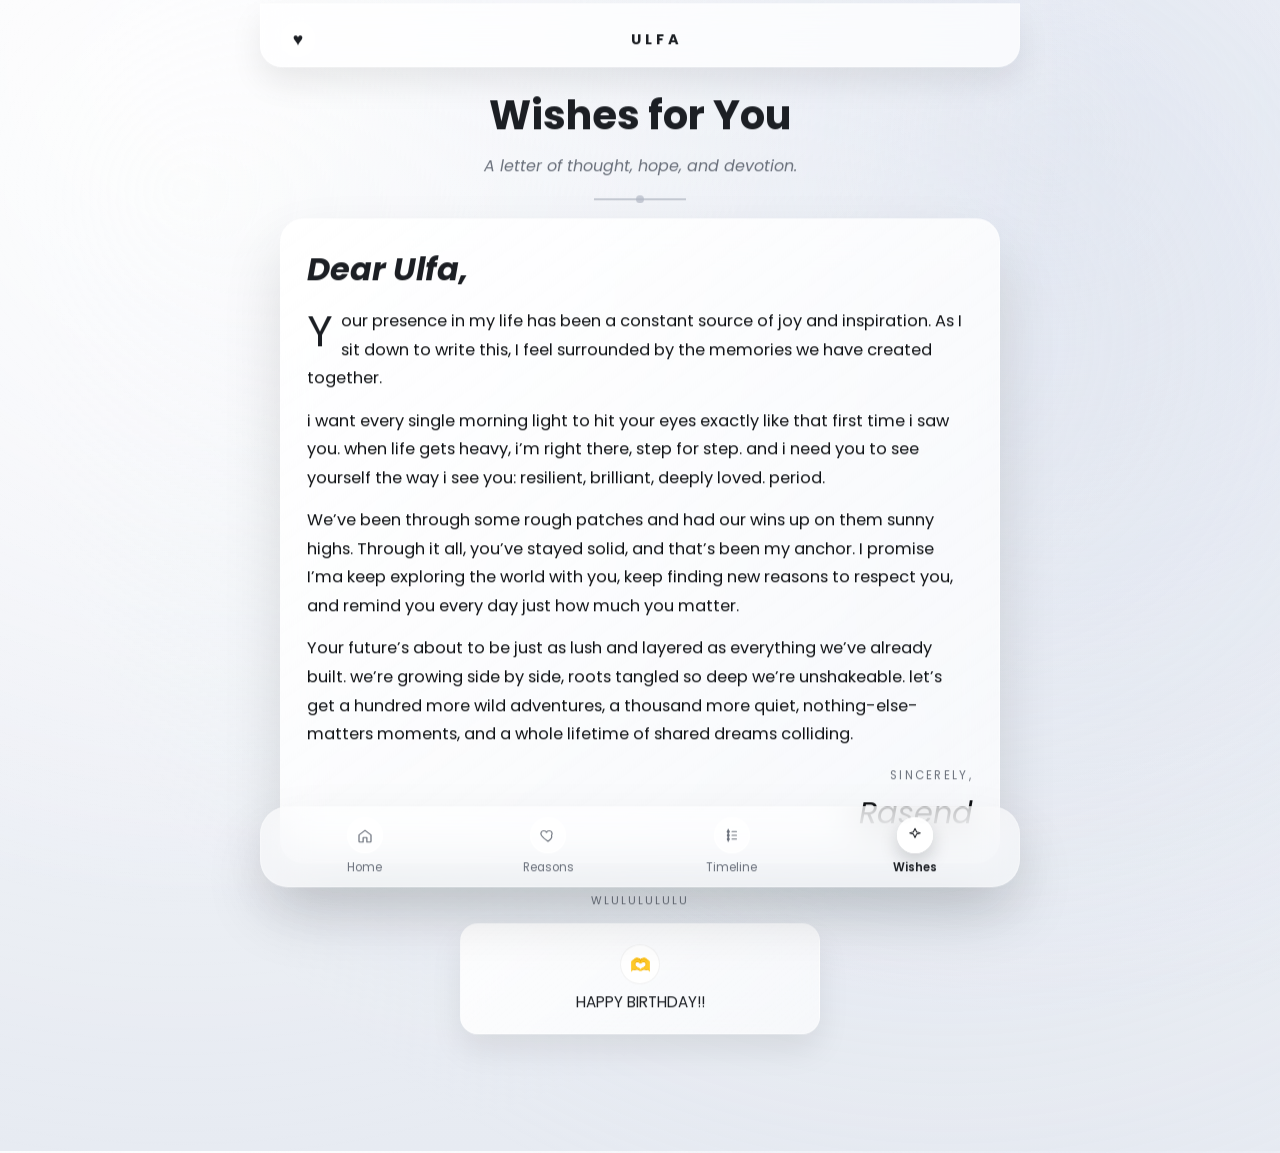
==== speech.html @ c689617c "initial commit" ====
<!DOCTYPE html>
<html lang="en">
<head>
    <meta charset="UTF-8">
    <meta name="viewport" content="width=device-width, initial-scale=1.0">
    <title>ULFA Birthday Site</title>
    <link rel="preconnect" href="https://fonts.googleapis.com">
    <link rel="preconnect" href="https://fonts.gstatic.com" crossorigin>
    <link href="https://fonts.googleapis.com/css2?family=Poppins:wght@300;400;500;600;700&display=swap" rel="stylesheet">
    <link rel="stylesheet" href="assets/css/style.css">
</head>
<body class="light-theme">

    <header class="app-header">
        <button class="header-icon-btn js-heart" type="button" aria-label="Send love">♥</button>
        <div class="header-title">ULFA</div>
        <span class="header-spacer" aria-hidden="true"></span>
    </header>

    <canvas id="canvas-overlay"></canvas>

    <main class="page-main">
        <div class="page-intro fade-up">
            <h1 class="page-title">Wishes for You</h1>
            <p class="page-subtitle">A letter of thought, hope, and devotion.</p>
            <div class="center-divider-dot"></div>
        </div>

        <article class="letter-card card fade-up delay-1">
            <h2 class="cursive-salutation">Dear Ulfa,</h2>

            <div class="letter-body-paragraphs">
                <p class="body-lg"><span class="drop-cap">Y</span>our presence in my life has been a constant source of joy and inspiration. As I sit down to write this, I feel surrounded by the memories we have created together.</p>

                <p class="body-lg">i want every single morning light to hit your eyes exactly like that first time i saw you. when life gets heavy, i’m right there, step for step. and i need you to see yourself the way i see you: resilient, brilliant, deeply loved. period.</p>

                <p class="body-lg">We’ve been through some rough patches and had our wins up on them sunny highs. Through it all, you’ve stayed solid, and that’s been my anchor. I promise I’ma keep exploring the world with you, keep finding new reasons to respect you, and remind you every day just how much you matter.</p>

                <p class="body-lg">Your future’s about to be just as lush and layered as everything we’ve already built. we’re growing side by side, roots tangled so deep we’re unshakeable. let’s get a hundred more wild adventures, a thousand more quiet, nothing-else-matters moments, and a whole lifetime of shared dreams colliding.</p>
            </div>

            <div class="letter-signature-block">
                <span class="sig-label">Sincerely,</span>
                <span class="sig-initial">Rasend</span>
            </div>
        </article>

        <section class="hugs-whispers-zone">
            <p class="whispers-note">WLULULULULU</p>

            <div class="interactive-hugs-grid single-hug">
                <button class="hug-action-card" type="button" data-surprise="surprise">
                    <div class="hug-icon-wrapper">🫶</div>
                    <span class="hug-title">HAPPY BIRTHDAY!!</span>
                </button>
            </div>
        </section>
    </main>

    <nav class="bottom-nav">
        <a class="nav-item" href="index.html">
            <span class="nav-icon" aria-hidden="true">
                <svg viewBox="0 0 24 24" role="img" focusable="false">
                    <path d="M4 11.5l8-6 8 6V20a1 1 0 0 1-1 1h-4.5v-6h-5v6H5a1 1 0 0 1-1-1v-8.5z" fill="none" stroke="currentColor" stroke-width="1.6" stroke-linejoin="round"/>
                </svg>
            </span>
            <span class="nav-label">Home</span>
        </a>
        <a class="nav-item" href="reasons.html">
            <span class="nav-icon" aria-hidden="true">
                <svg viewBox="0 0 24 24" role="img" focusable="false">
                    <path d="M12 20s-6.5-4.35-8.7-7.7C1.4 9.2 3.1 6 6.3 6c2 0 3.4 1.1 3.7 2.5C10.3 7.1 11.7 6 13.7 6c3.2 0 4.9 3.2 3 6.3C18.5 15.65 12 20 12 20z" fill="none" stroke="currentColor" stroke-width="1.5"/>
                </svg>
            </span>
            <span class="nav-label">Reasons</span>
        </a>
        <a class="nav-item" href="timeline.html">
            <span class="nav-icon" aria-hidden="true">
                <svg viewBox="0 0 24 24" role="img" focusable="false">
                    <path d="M7 4v16" fill="none" stroke="currentColor" stroke-width="1.6" stroke-linecap="round"/>
                    <circle cx="7" cy="7" r="2" fill="currentColor"/>
                    <circle cx="7" cy="12" r="2" fill="currentColor"/>
                    <circle cx="7" cy="17" r="2" fill="currentColor"/>
                    <path d="M12 7h6M12 12h6M12 17h6" fill="none" stroke="currentColor" stroke-width="1.4" stroke-linecap="round"/>
                </svg>
            </span>
            <span class="nav-label">Timeline</span>
        </a>
        <a class="nav-item is-active" href="speech.html">
            <span class="nav-icon" aria-hidden="true">
                <svg viewBox="0 0 24 24" role="img" focusable="false">
                    <path d="M12 3l2.2 4.6L19 9l-4.8 1.4L12 15l-2.2-4.6L5 9l4.8-1.4L12 3z" fill="none" stroke="currentColor" stroke-width="1.4" stroke-linejoin="round"/>
                </svg>
            </span>
            <span class="nav-label">Wishes</span>
        </a>
    </nav>

    <script src="assets/js/script.js"></script>
</body>
</html>
---- assets/css/style.css ----
:root {
    --font-main: "Poppins", sans-serif;
    --cream: #f4f6fa;
    --cream-deep: #e7ebf2;
    --berry: #1c1f24;
    --berry-dark: #0f1114;
    --berry-soft: #6a707b;
    --rose: #f7f8fb;
    --rose-strong: rgba(178, 184, 196, 0.7);
    --paper: rgba(255, 255, 255, 0.48);
    --glass: rgba(255, 255, 255, 0.36);
    --glass-strong: rgba(255, 255, 255, 0.56);
    --glass-border: rgba(255, 255, 255, 0.28);
    --shadow-card: 0 30px 60px rgba(12, 14, 18, 0.12);
    --shadow-soft: 0 16px 32px rgba(12, 14, 18, 0.08);
    --radius-lg: 24px;
    --radius-md: 18px;
    --radius-sm: 12px;
    --max-width: 460px;
    --bounce-y: 0px;
}

* {
    box-sizing: border-box;
}

html {
    scroll-behavior: smooth;
}

body {
    margin: 0;
    min-height: 100vh;
    font-family: var(--font-main);
    color: var(--berry-dark);
    overflow-x: hidden;
    position: relative;
    background:
        radial-gradient(circle at 18% 6%, rgba(255, 255, 255, 0.85) 0%, rgba(255, 255, 255, 0) 56%),
        radial-gradient(circle at 82% 12%, rgba(222, 228, 240, 0.6) 0%, rgba(222, 228, 240, 0) 60%),
        linear-gradient(180deg, var(--cream) 0%, var(--cream-deep) 100%);
    background-attachment: fixed;
}

body::before {
    content: "";
    position: fixed;
    inset: -30% -10% -40% -10%;
    background:
        radial-gradient(circle at 20% 30%, rgba(255, 255, 255, 0.6), rgba(255, 255, 255, 0) 60%),
        radial-gradient(circle at 70% 40%, rgba(216, 222, 235, 0.6), rgba(216, 222, 235, 0) 65%);
    opacity: 0.5;
    animation: ambient-drift 18s ease-in-out infinite;
    pointer-events: none;
    z-index: 0;
}

body.light-theme {
    background:
    radial-gradient(circle at 18% 6%, rgba(255, 255, 255, 0.85) 0%, rgba(255, 255, 255, 0) 56%),
    radial-gradient(circle at 82% 12%, rgba(222, 228, 240, 0.6) 0%, rgba(222, 228, 240, 0) 60%),
        linear-gradient(180deg, var(--cream) 0%, var(--cream-deep) 100%);
}

a {
    color: inherit;
    text-decoration: none;
}

button {
    font-family: var(--font-main);
    border: none;
    background: none;
    cursor: pointer;
}

button:focus-visible,
a:focus-visible {
    outline: 2px solid rgba(120, 125, 136, 0.6);
    outline-offset: 3px;
}

img {
    max-width: 100%;
    display: block;
}

canvas#canvas-overlay {
    position: fixed;
    inset: 0;
    width: 100%;
    height: 100%;
    pointer-events: none;
    z-index: 3;
}

.app-header {
    position: sticky;
    top: 0;
    z-index: 12;
    width: min(100%, var(--max-width));
    margin: 0 auto;
    padding: 18px 20px 10px;
    display: flex;
    align-items: center;
    justify-content: space-between;
    background: rgba(255, 255, 255, 0.75);
    border: 1px solid var(--glass-border);
    box-shadow: var(--shadow-soft);
    backdrop-filter: blur(18px) saturate(1.3);
    -webkit-backdrop-filter: blur(18px) saturate(1.3);
    border-radius: 0 0 22px 22px;
}

.header-title {
    font-family: var(--font-main);
    font-weight: 700;
    letter-spacing: 0.28em;
    font-size: 0.9rem;
    color: var(--berry);
}

.header-icon-btn {
    width: 34px;
    height: 34px;
    border-radius: 50%;
    display: grid;
    place-items: center;
    color: var(--berry);
    font-size: 1.1rem;
    background: rgba(255, 255, 255, 0.7);
    box-shadow: inset 0 0 0 1px rgba(255, 255, 255, 0.8);
    transition: transform 0.2s ease, box-shadow 0.2s ease;
}

.header-icon-btn:hover {
    transform: translateY(-1px);
    box-shadow: inset 0 0 0 1px rgba(255, 255, 255, 0.95), 0 6px 14px rgba(17, 18, 24, 0.12);
}

.header-icon-btn:active {
    transform: translateY(0) scale(0.96);
}

.header-icon-btn.is-pulsing {
    animation: soft-pulse 0.6s ease;
}

.page-main {
    width: min(100%, var(--max-width));
    margin: 0 auto;
    padding: 18px 20px 120px;
    display: grid;
    gap: 18px;
    position: relative;
    z-index: 1;
}

.app-header,
.page-main {
    transform: translateY(var(--bounce-y));
    transition: transform 0.18s ease-out;
    will-change: transform;
}

.page-intro {
    text-align: center;
    display: grid;
    gap: 8px;
}

.page-title {
    font-family: var(--font-main);
    font-size: clamp(1.9rem, 5vw, 2.5rem);
    margin: 0;
    color: var(--berry);
}

.page-subtitle {
    margin: 0;
    font-size: 1rem;
    color: var(--berry-soft);
    font-style: italic;
}

.text-center {
    text-align: center;
}

.headline-sm {
    font-family: var(--font-main);
    font-size: 1.05rem;
    margin: 10px 0 6px;
}

.label-md {
    font-family: var(--font-main);
    font-size: 0.8rem;
    letter-spacing: 0.08em;
}

.body-md {
    font-size: 1.02rem;
    line-height: 1.65;
    color: var(--berry-soft);
    margin: 0;
}

.body-sm {
    font-size: 0.92rem;
    line-height: 1.55;
    color: var(--berry-soft);
    margin: 0;
}

.body-lg {
    font-size: 1.02rem;
    line-height: 1.75;
    color: var(--berry-dark);
    margin: 0;
}

.center-divider-dot {
    width: 92px;
    height: 2px;
    background: var(--rose-strong);
    margin: 12px auto 0;
    position: relative;
}

.center-divider-dot::after {
    content: "";
    position: absolute;
    left: 50%;
    top: 50%;
    width: 8px;
    height: 8px;
    border-radius: 50%;
    background: var(--rose-strong);
    transform: translate(-50%, -50%);
}

.card {
    background: linear-gradient(140deg, rgba(255, 255, 255, 0.92), rgba(255, 255, 255, 0.62));
    border-radius: var(--radius-lg);
    padding: 20px;
    box-shadow: var(--shadow-soft);
    border: 1px solid var(--glass-border);
    backdrop-filter: blur(20px) saturate(1.2);
    -webkit-backdrop-filter: blur(20px) saturate(1.2);
    position: relative;
    overflow: hidden;
    transition: box-shadow 0.25s ease;
}

.hero-card {
    background: linear-gradient(145deg, rgba(255, 255, 255, 0.98), rgba(255, 255, 255, 0.75));
    display: grid;
    gap: 12px;
}

.tag-pill {
    display: inline-flex;
    align-items: center;
    padding: 6px 14px;
    border-radius: 999px;
    background: rgba(255, 255, 255, 0.7);
    color: var(--berry-soft);
    font-family: var(--font-main);
    font-size: 0.75rem;
    letter-spacing: 0.18em;
    text-transform: uppercase;
    border: 1px solid rgba(255, 255, 255, 0.8);
}

.hero-title {
    font-family: var(--font-main);
    font-size: clamp(2.05rem, 5vw, 2.7rem);
    margin: 0;
    color: var(--berry);
    line-height: 1.12;
}

.btn-primary {
    display: inline-flex;
    align-items: center;
    gap: 8px;
    align-self: flex-start;
    padding: 12px 18px;
    border-radius: 16px;
    background: rgba(255, 255, 255, 0.8);
    color: var(--berry);
    border: 1px solid rgba(0, 0, 0, 0.06);
    font-size: 0.92rem;
    font-family: var(--font-main);
    font-weight: 600;
    box-shadow: var(--shadow-soft);
    transition: transform 0.2s ease, box-shadow 0.2s ease;
    backdrop-filter: blur(12px) saturate(1.2);
    -webkit-backdrop-filter: blur(12px) saturate(1.2);
    position: relative;
    overflow: hidden;
}

.btn-primary::after {
    content: "";
    position: absolute;
    inset: -40% 0;
    background: linear-gradient(120deg, rgba(255, 255, 255, 0) 20%, rgba(255, 255, 255, 0.8) 45%, rgba(255, 255, 255, 0) 70%);
    transform: translateX(-60%);
    opacity: 0;
    transition: transform 0.6s ease, opacity 0.6s ease;
    pointer-events: none;
}

.btn-primary {
    transform: translateY(-2px);
    box-shadow: 0 14px 30px rgba(15, 16, 22, 0.16);
}

.btn-primary:active {
    transform: translateY(0) scale(0.98);
}

.btn-primary:hover::after {
    transform: translateX(60%);
    font-family: var(--font-main);
}

.btn-arrow {
    font-size: 1rem;
}

.memory-card {
    padding: 14px;
    display: grid;
    gap: 12px;
    cursor: pointer;
    transition: transform 0.25s ease, box-shadow 0.25s ease;
}

.memory-image {
    border-radius: 16px;
    overflow: hidden;
    border: 1px solid rgba(255, 255, 255, 0.7);
    background: rgba(255, 255, 255, 0.9);
    aspect-ratio: 4 / 5;
}

.memory-image video {
    width: 100%;
    height: 100%;
    display: block;
    object-fit: cover;
}

.memory-meta {
    display: flex;
    align-items: center;
    justify-content: space-between;
    font-style: italic;
    color: var(--berry-soft);
    font-size: 0.92rem;
}

.memory-heart {
    font-size: 1rem;
    color: #8f939b;
}

.bottom-nav {
    position: fixed;
    bottom: 16px;
    left: 50%;
    transform: translateX(-50%) translateY(var(--bounce-y));
    width: min(calc(100% - 32px), var(--max-width));
    background: var(--glass-strong);
    border-radius: 28px;
    padding: 10px 16px;
    display: grid;
    grid-template-columns: repeat(4, 1fr);
    gap: 8px;
    box-shadow: var(--shadow-card);
    border: 1px solid var(--glass-border);
    backdrop-filter: blur(22px) saturate(1.4);
    -webkit-backdrop-filter: blur(22px) saturate(1.4);
    z-index: 12;
    transition: transform 0.18s ease-out;
    will-change: transform;
}

.nav-item {
    display: grid;
    justify-items: center;
    gap: 6px;
    color: var(--berry-soft);
    font-family: var(--font-main);
    font-size: 0.72rem;
    transition: color 0.2s ease, transform 0.2s ease;
}

.nav-item:active {
    transform: scale(0.97);
}

.nav-icon {
    width: 36px;
    height: 36px;
    border-radius: 50%;
    background: rgba(255, 255, 255, 0.75);
    display: grid;
    place-items: center;
    color: var(--berry-soft);
    box-shadow: inset 0 0 0 1px rgba(255, 255, 255, 0.8);
    transition: transform 0.2s ease, box-shadow 0.2s ease;
}

.nav-icon svg {
    width: 18px;
    height: 18px;
}

.nav-item.is-active {
    color: var(--berry);
    font-weight: 600;
}

.nav-item.is-active .nav-icon {
    background: rgba(255, 255, 255, 0.95);
    color: var(--berry);
    box-shadow: inset 0 0 0 1px rgba(255, 255, 255, 0.95), 0 8px 18px rgba(18, 20, 26, 0.18);
    animation: nav-pulse 2.8s ease-in-out infinite;
}

.reasons-grid {
    display: grid;
    gap: 14px;
    margin-top: 4px;
}

.reason-card {
    text-align: center;
}

.reason-featured {
    background: rgba(255, 255, 255, 0.86);
    border-color: rgba(255, 255, 255, 0.8);
}

.card-icon-container {
    width: 44px;
    height: 44px;
    border-radius: 50%;
    background: rgba(255, 255, 255, 0.85);
    display: flex;
    align-items: center;
    justify-content: center;
    margin: 0 auto 12px;
    color: var(--berry);
    font-size: 1.1rem;
    border: 1px solid rgba(0, 0, 0, 0.05);
}

.bg-berry {
    background: #1c1f24;
    color: #f7f8fb;
}

.tag-pill {
    display: inline-flex;
    align-items: center;
    padding: 6px 14px;
    border-radius: 999px;
    background: rgba(255, 255, 255, 0.52);
    color: var(--berry-soft);
    font-family: var(--font-main);
    font-size: 0.75rem;
    letter-spacing: 0.18em;
    text-transform: uppercase;
    border: 1px solid rgba(255, 255, 255, 0.6);
}

.timeline-wrapper {
    position: relative;
    display: grid;
    gap: 28px;
}

.timeline-line {
    position: absolute;
    left: 18px;
    top: 8px;
    bottom: 8px;
    width: 8px;
    background: linear-gradient(180deg, rgba(255,255,255,0.6), rgba(255,255,255,0.28));
    border-radius: 999px;
    box-shadow: 0 6px 22px rgba(0,0,0,0.06), inset 0 0 12px rgba(255,255,255,0.06);
    backdrop-filter: blur(6px);
    z-index: 0;
}

.timeline-item {
    position: relative;
    display: grid;
    grid-template-columns: 44px 1fr;
    gap: 18px;
    align-items: start;
    z-index: 1;
}

.timeline-dot {
    position: relative;
    margin-left: 12px;
    margin-top: 16px;
    width: 20px;
    height: 20px;
    border-radius: 50%;
    background: radial-gradient(circle at 40% 30%, rgba(255,255,255,0.95), rgba(255,255,255,0.6));
    border: 3px solid var(--berry);
    box-shadow: 0 8px 22px rgba(0,0,0,0.08), inset 0 -3px 8px rgba(255,255,255,0.06);
}

.timeline-card {
    background: linear-gradient(140deg, rgba(255, 255, 255, 0.86), rgba(255, 255, 255, 0.48));
    border-radius: var(--radius-md);
    padding: 18px;
    box-shadow: var(--shadow-soft);
    border: 1px solid var(--glass-border);
    backdrop-filter: blur(14px) saturate(1.1);
    -webkit-backdrop-filter: blur(14px) saturate(1.1);
    position: relative;
}

.timeline-card::before {
    content: '';
    position: absolute;
    top: 20px;
    width: 20px;
    height: 4px;
    background: rgba(255,255,255,0.28);
    left: -24px;
    border-radius: 10px;
}

.date-badge {
    display: inline-flex;
    padding: 6px 14px;
    border-radius: 999px;
    background: rgba(255, 255, 255, 0.8);
    color: var(--berry);
    margin-bottom: 8px;
}

.polaroid-frame {
    background: rgba(255, 255, 255, 0.85);
    padding: 12px 12px 18px;
    border-radius: 18px;
    margin-top: 14px;
    box-shadow: 0 14px 28px rgba(18, 20, 26, 0.14);
    border: 1px solid rgba(255, 255, 255, 0.7);
}

.polaroid-figure {
    margin: 0 auto;
    display: grid;
    gap: 10px;
    justify-items: center;
    text-align: center;
    width: min(100%, 280px);
}

.polaroid-frame img {
    width: 100%;
    border-radius: 12px;
}

.polaroid-caption {
    margin: 0;
    font-size: 0.85rem;
    line-height: 1.5;
    color: var(--berry-soft);
}

.letter-card {
    background: linear-gradient(145deg, rgba(255, 255, 255, 0.9), rgba(255, 255, 255, 0.7));
    border-radius: var(--radius-lg);
    padding: 26px;
    box-shadow: var(--shadow-card);
    border: 1px solid var(--glass-border);
    backdrop-filter: blur(20px) saturate(1.2);
    -webkit-backdrop-filter: blur(20px) saturate(1.2);
}

.cursive-salutation {
    font-size: 2rem;
    font-style: italic;
    margin: 0 0 14px;
    color: var(--berry);
}

.drop-cap {
    float: left;
    font-family: var(--font-main);
    font-size: 2.7rem;
    line-height: 0.85;
    margin: 6px 8px 0 0;
    color: var(--berry);
}

.letter-body-paragraphs .body-lg {
    margin-bottom: 14px;
}

.letter-signature-block {
    display: flex;
    flex-direction: column;
    align-items: flex-end;
    gap: 6px;
    margin-top: 18px;
    font-family: var(--font-main);
}

.sig-label {
    font-size: 0.72rem;
    text-transform: uppercase;
    letter-spacing: 0.2em;
    color: var(--berry-soft);
}

.sig-initial {
    font-size: 1.9rem;
    font-style: italic;
}

.hugs-whispers-zone {
    margin-top: 12px;
    display: grid;
    gap: 14px;
}

.whispers-note {
    margin: 0;
    text-align: center;
    font-family: var(--font-main);
    letter-spacing: 0.18em;
    font-size: 0.68rem;
    color: var(--berry-soft);
}

.interactive-hugs-grid {
    display: grid;
    grid-template-columns: repeat(2, minmax(0, 1fr));
    gap: 12px;
}

.interactive-hugs-grid.single-hug {
    grid-template-columns: 1fr;
    place-items: center;
}

.interactive-hugs-grid.single-hug .hug-action-card {
    width: min(100%, 360px);
    text-align: center;
    justify-items: center;
    padding: 20px 18px;
}

.hug-action-card {
    background: linear-gradient(140deg, rgba(255, 255, 255, 0.9), rgba(255, 255, 255, 0.65));
    border-radius: var(--radius-md);
    padding: 14px;
    display: grid;
    gap: 6px;
    text-align: left;
    color: var(--berry);
    border: 1px solid var(--glass-border);
    box-shadow: var(--shadow-soft);
    backdrop-filter: blur(18px) saturate(1.2);
    -webkit-backdrop-filter: blur(18px) saturate(1.2);
    transition: transform 0.2s ease, box-shadow 0.2s ease;
    position: relative;
    overflow: visible;
}

.hug-icon-wrapper {
    width: 40px;
    height: 40px;
    border-radius: 50%;
    background: rgba(255, 255, 255, 0.85);
    color: var(--berry);
    display: flex;
    align-items: center;
    justify-content: center;
    font-size: 1.05rem;
    border: 1px solid rgba(0, 0, 0, 0.05);
}

.hug-title {
    font-family: var(--font-main);
    font-size: 0.95rem;
}

.hug-desc {
    font-size: 0.85rem;
    color: var(--berry-soft);
}

.quick-panel {
    position: fixed;
    inset: 0;
    background: rgba(15, 16, 20, 0.18);
    display: flex;
    justify-content: center;
    align-items: flex-start;
    padding: 96px 20px 20px;
    opacity: 0;
    pointer-events: none;
    transition: opacity 0.3s ease;
    z-index: 20;
}

.quick-panel.is-open {
    opacity: 1;
    pointer-events: auto;
}

.quick-panel-card {
    width: min(100%, 360px);
    background: linear-gradient(150deg, rgba(255, 255, 255, 0.96), rgba(255, 255, 255, 0.72));
    border-radius: 20px;
    padding: 16px;
    border: 1px solid var(--glass-border);
    box-shadow: var(--shadow-card);
    backdrop-filter: blur(20px) saturate(1.2);
    -webkit-backdrop-filter: blur(20px) saturate(1.2);
    display: grid;
    gap: 12px;
    transform: translateY(12px) scale(0.98);
    opacity: 0;
    transition: transform 0.35s ease, opacity 0.35s ease;
}

.quick-panel.is-open .quick-panel-card {
    transform: translateY(0) scale(1);
    opacity: 1;
}

.quick-panel-header {
    display: flex;
    align-items: center;
    justify-content: space-between;
}

.quick-panel-title {
    font-family: var(--font-main);
    font-size: 0.9rem;
    letter-spacing: 0.12em;
    text-transform: uppercase;
    color: var(--berry-soft);
}

.quick-panel-close {
    border-radius: 999px;
    padding: 6px 12px;
    font-size: 0.75rem;
    background: rgba(255, 255, 255, 0.85);
    color: var(--berry);
    border: 1px solid rgba(0, 0, 0, 0.06);
}

.quick-panel-links {
    display: grid;
    gap: 10px;
}

.quick-panel-link {
    display: flex;
    justify-content: space-between;
    align-items: center;
    padding: 10px 12px;
    border-radius: 14px;
    background: rgba(255, 255, 255, 0.75);
    color: var(--berry);
    border: 1px solid rgba(255, 255, 255, 0.7);
    font-family: var(--font-main);
    font-size: 0.9rem;
    transition: transform 0.2s ease, box-shadow 0.2s ease;
}

.quick-panel-link span {
    color: var(--berry-soft);
}

.float-slow {
    animation: float-slow 8s ease-in-out infinite;
    will-change: transform;
}

.fade-up.float-slow {
    animation-play-state: paused;
}

.fade-up.is-visible.float-slow {
    animation-play-state: running;
}

.floating-balloon {
    position: fixed;
    bottom: -60px;
    width: 38px;
    height: 50px;
    border-radius: 50% 50% 45% 45%;
    background: var(--balloon, #f7f8fb);
    border: 1px solid rgba(0, 0, 0, 0.06);
    box-shadow: var(--shadow-soft);
    animation: balloon-rise 6s ease-in forwards;
    z-index: 4;
}

.floating-balloon::after {
    content: "";
    position: absolute;
    left: 50%;
    top: 100%;
    width: 2px;
    height: 18px;
    background: rgba(255, 255, 255, 0.5);
}

.animate-on-scroll {
    opacity: 0;
    transform: translateY(22px);
    transition: opacity 0.6s ease, transform 0.6s ease;
}

.animate-on-scroll.visible {
    opacity: 1;
    transform: translateY(0);
}

.fade-up {
    opacity: 0;
    transform: translateY(18px);
    transition: opacity 0.7s ease, transform 0.7s ease;
    transition-delay: var(--delay, 0s);
    will-change: opacity, transform;
}

.fade-up.is-visible {
    opacity: 1;
    transform: translateY(0);
}

.delay-1 {
    --delay: 0.12s;
}

.delay-2 {
    --delay: 0.22s;
}

.delay-3 {
    --delay: 0.32s;
}


@keyframes balloon-rise {
    0% {
        transform: translateY(0) scale(0.9);
        opacity: 0.9;
    }
    100% {
        transform: translateY(-120vh) scale(1.05);
        opacity: 0;
    }
}

@keyframes float-slow {
    0%,
    100% {
        transform: translateY(0);
    }
    50% {
        transform: translateY(-6px);
    }
}

@keyframes soft-pulse {
    0% {
        transform: scale(1);
        box-shadow: inset 0 0 0 1px rgba(255, 255, 255, 0.8);
    }
    50% {
        transform: scale(1.08);
        box-shadow: 0 10px 26px rgba(18, 20, 26, 0.18);
    }
    100% {
        transform: scale(1);
        box-shadow: inset 0 0 0 1px rgba(255, 255, 255, 0.8);
    }
}

@keyframes nav-pulse {
    0%,
    100% {
        transform: scale(1);
    }
    50% {
        transform: scale(1.04);
    }
}

@keyframes ambient-drift {
    0%,
    100% {
        transform: translate3d(0, 0, 0);
    }
    50% {
        transform: translate3d(6%, -2%, 0);
    }
}

/* Per-card animations (subtle, elegant) */
@keyframes warmth-glow {
    0% { transform: scale(1); box-shadow: 0 6px 18px rgba(255,120,100,0.06); }
    50% { transform: scale(1.03); box-shadow: 0 22px 44px rgba(255,120,100,0.12); }
    100% { transform: scale(1); box-shadow: 0 6px 18px rgba(255,120,100,0.06); }
}

@keyframes magic-shimmer {
    0% { transform: scale(1); filter: drop-shadow(0 0 0 rgba(255,255,255,0)); }
    50% { transform: scale(1.02) rotate(-1deg); filter: drop-shadow(0 8px 18px rgba(160,180,255,0.12)); }
    100% { transform: scale(1); filter: drop-shadow(0 0 0 rgba(255,255,255,0)); }
}

@keyframes bloom-pop {
    0% { transform: scale(1); }
    30% { transform: scale(1.05); }
    100% { transform: scale(1); }
}

@keyframes love-beat {
    0% { transform: scale(1); }
    30% { transform: scale(1.06); }
    60% { transform: scale(0.98); }
    100% { transform: scale(1); }
}

@keyframes surprise-pop {
    0% { transform: scale(1); }
    40% { transform: scale(1.06); }
    70% { transform: scale(0.98); }
    100% { transform: scale(1); }
}

.hug-action-card.anim-warmth {
    animation: warmth-glow 700ms ease forwards;
}

.hug-action-card.anim-magic {
    animation: magic-shimmer 720ms ease forwards;
}

.hug-action-card.anim-bloom {
    animation: bloom-pop 640ms ease forwards;
}

.hug-action-card.anim-love {
    animation: love-beat 740ms ease forwards;
}

.hug-action-card.anim-surprise {
    animation: surprise-pop 720ms cubic-bezier(.2,.9,.2,1) forwards;
}

/* transient decorative elements inserted by JS */
.warmth-halo {
    position: absolute;
    width: 120px;
    height: 120px;
    border-radius: 50%;
    background: radial-gradient(circle, rgba(255,210,190,0.55), rgba(255,210,190,0.2) 45%, rgba(255,210,190,0) 70%);
    pointer-events: none;
    animation: warmth-halo 760ms ease-out forwards;
}

.surprise-ring {
    position: absolute;
    width: 140px;
    height: 140px;
    border-radius: 50%;
    border: 2px solid rgba(255,255,255,0.7);
    box-shadow: 0 8px 22px rgba(12,14,18,0.08);
    pointer-events: none;
    animation: surprise-ring 850ms ease-out forwards;
}

@keyframes surprise-ring {
    0% { transform: scale(0.6); opacity: 0.8; }
    100% { transform: scale(1.3); opacity: 0; }
}

@keyframes warmth-halo {
    0% { transform: scale(0.6); opacity: 0.6; }
    100% { transform: scale(1.2); opacity: 0; }
}

.sparkle {
    position: absolute;
    width: 8px;
    height: 8px;
    border-radius: 50%;
    background: radial-gradient(circle at 35% 25%, #fff, rgba(255,255,255,0.8));
    box-shadow: 0 6px 16px rgba(160,180,255,0.14);
    pointer-events: none;
    animation: sparkle-fall 700ms cubic-bezier(.2,.9,.1,1) forwards;
}

@keyframes sparkle-fall {
    0% { transform: translateY(0) scale(0.6); opacity: 1; }
    100% { transform: translateY(-48px) scale(1.15); opacity: 0; }
}

.petal {
    position: absolute;
    width: 10px;
    height: 6px;
    background: linear-gradient(120deg, #ffd6e2, #ffeef6);
    border-radius: 50% 50% 50% 50% / 60% 60% 40% 40%;
    transform-origin: center;
    animation: petal-float 1100ms ease forwards;
    pointer-events: none;
}

@keyframes petal-float {
    0% { transform: translateY(0) rotate(0deg) scale(0.9); opacity: 1; }
    100% { transform: translateY(-68px) rotate(28deg) scale(1.05); opacity: 0; }
}

.love-heart {
    position: absolute;
    width: 12px;
    height: 12px;
    background: linear-gradient(140deg, #ffd0dc, #ffb3c7);
    transform: rotate(-45deg);
    pointer-events: none;
    animation: love-float 900ms ease forwards;
}

.love-heart::before,
.love-heart::after {
    content: '';
    position: absolute;
    width: 12px;
    height: 12px;
    border-radius: 50%;
    background: inherit;
}

.love-heart::before {
    top: -6px;
    left: 0;
}

.love-heart::after {
    left: 6px;
    top: 0;
}

@keyframes love-float {
    0% { transform: translateY(0) rotate(-45deg) scale(0.8); opacity: 0.9; }
    100% { transform: translateY(-70px) rotate(-45deg) scale(1.1); opacity: 0; }
}

/* Main image click animation */
.image-click-animate {
    transform-origin: center center;
    animation: image-pop 420ms cubic-bezier(.2,.95,.25,1) forwards;
}

@keyframes image-pop {
    0% { transform: scale(1); filter: none; }
    50% { transform: scale(1.04); filter: saturate(1.06) drop-shadow(0 18px 36px rgba(12,14,18,0.12)); }
    100% { transform: scale(1); filter: none; }
}

.image-ripple {
    position: absolute;
    border-radius: 50%;
    background: rgba(255,255,255,0.85);
    transform: scale(0);
    opacity: 0.9;
    pointer-events: none;
    animation: ripple-pop 600ms ease-out forwards;
}

@keyframes ripple-pop {
    0% { transform: scale(0); opacity: 0.6; }
    60% { transform: scale(1.8); opacity: 0.28; }
    100% { transform: scale(2.6); opacity: 0; }
}

@media (hover: hover) {
    .card:hover {
        box-shadow: 0 18px 36px rgba(18, 20, 26, 0.16);
    }

    .hug-action-card:hover {
        transform: translateY(-2px);
        box-shadow: 0 16px 32px rgba(18, 20, 26, 0.16);
    }

    .memory-card:hover {
        box-shadow: 0 18px 36px rgba(18, 20, 26, 0.16);
    }

    .nav-item:hover .nav-icon {
        transform: translateY(-2px);
        box-shadow: inset 0 0 0 1px rgba(255, 255, 255, 0.9), 0 10px 18px rgba(18, 20, 26, 0.14);
    }

    .quick-panel-link:hover {
        transform: translateY(-2px);
        box-shadow: 0 12px 22px rgba(18, 20, 26, 0.12);
    }
}

@media (min-width: 700px) {
    :root {
        --max-width: 620px;
    }

    .reasons-grid {
        grid-template-columns: repeat(2, minmax(0, 1fr));
    }
}

@media (min-width: 980px) {
    :root {
        --max-width: 760px;
    }
}

@media (max-width: 420px) {
    .app-header {
        padding: 16px 16px 10px;
    }

    .page-main {
        padding: 16px 16px 120px;
    }

    .bottom-nav {
        width: calc(100% - 24px);
        padding: 10px 12px;
    }

    .timeline-item {
        grid-template-columns: 36px 1fr;
        gap: 14px;
    }

    .timeline-line {
        left: 15px;
        width: 6px;
    }

    .timeline-dot {
        margin-left: 8px;
    }
}

@media (max-width: 360px) {
    .nav-item {
        font-size: 0.64rem;
        gap: 4px;
    }

    .nav-icon {
        width: 32px;
        height: 32px;
    }
}

@media (prefers-reduced-motion: reduce) {
    body {
        --bounce-y: 0px;
    }

    body::before {
        animation: none;
    }

    .float-slow,
    .nav-item.is-active .nav-icon,
    .header-icon-btn.is-pulsing {
        animation: none;
    }

    .animate-on-scroll,
    .fade-up {
        opacity: 1;
        transform: none;
        transition: none;
    }

    .app-header,
    .page-main,
    .bottom-nav {
        transition: none;
    }
}
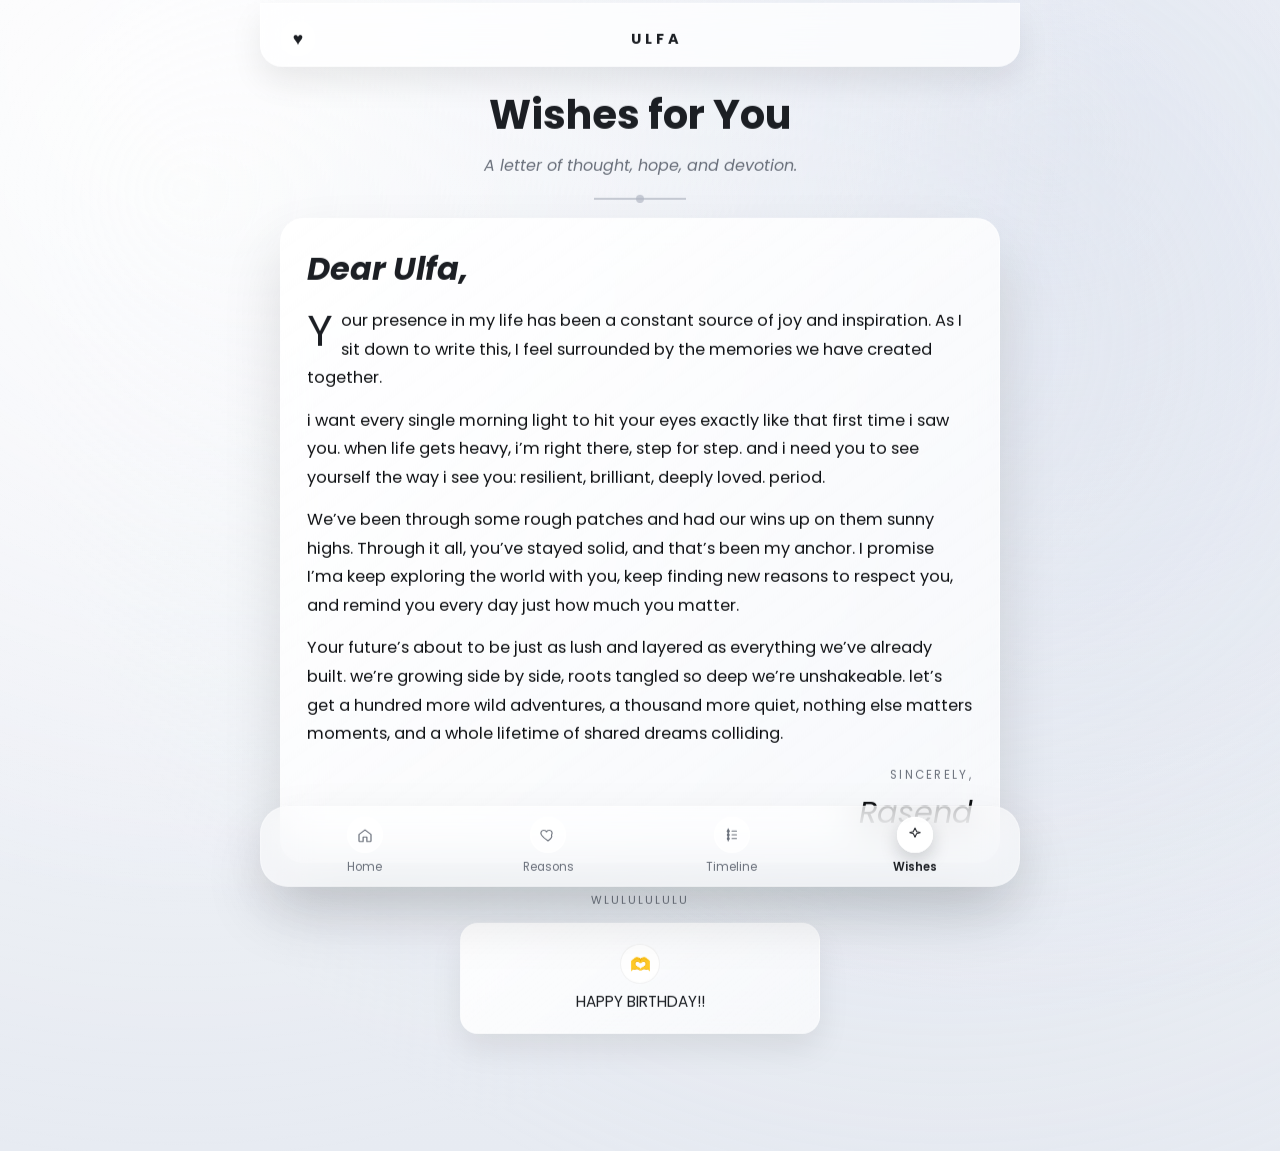
==== commit f42cf541: "Fix wording in speech.html Corrected the phrase 'nothing-else-matters moments' to 'nothing else matt" ====
--- a/speech.html
+++ b/speech.html
@@ -36,7 +36,7 @@
 
                 <p class="body-lg">We’ve been through some rough patches and had our wins up on them sunny highs. Through it all, you’ve stayed solid, and that’s been my anchor. I promise I’ma keep exploring the world with you, keep finding new reasons to respect you, and remind you every day just how much you matter.</p>
 
-                <p class="body-lg">Your future’s about to be just as lush and layered as everything we’ve already built. we’re growing side by side, roots tangled so deep we’re unshakeable. let’s get a hundred more wild adventures, a thousand more quiet, nothing-else-matters moments, and a whole lifetime of shared dreams colliding.</p>
+                <p class="body-lg">Your future’s about to be just as lush and layered as everything we’ve already built. we’re growing side by side, roots tangled so deep we’re unshakeable. let’s get a hundred more wild adventures, a thousand more quiet, nothing else matters moments, and a whole lifetime of shared dreams colliding.</p>
             </div>
 
             <div class="letter-signature-block">
@@ -98,4 +98,4 @@
 
     <script src="assets/js/script.js"></script>
 </body>
-</html>+</html>
